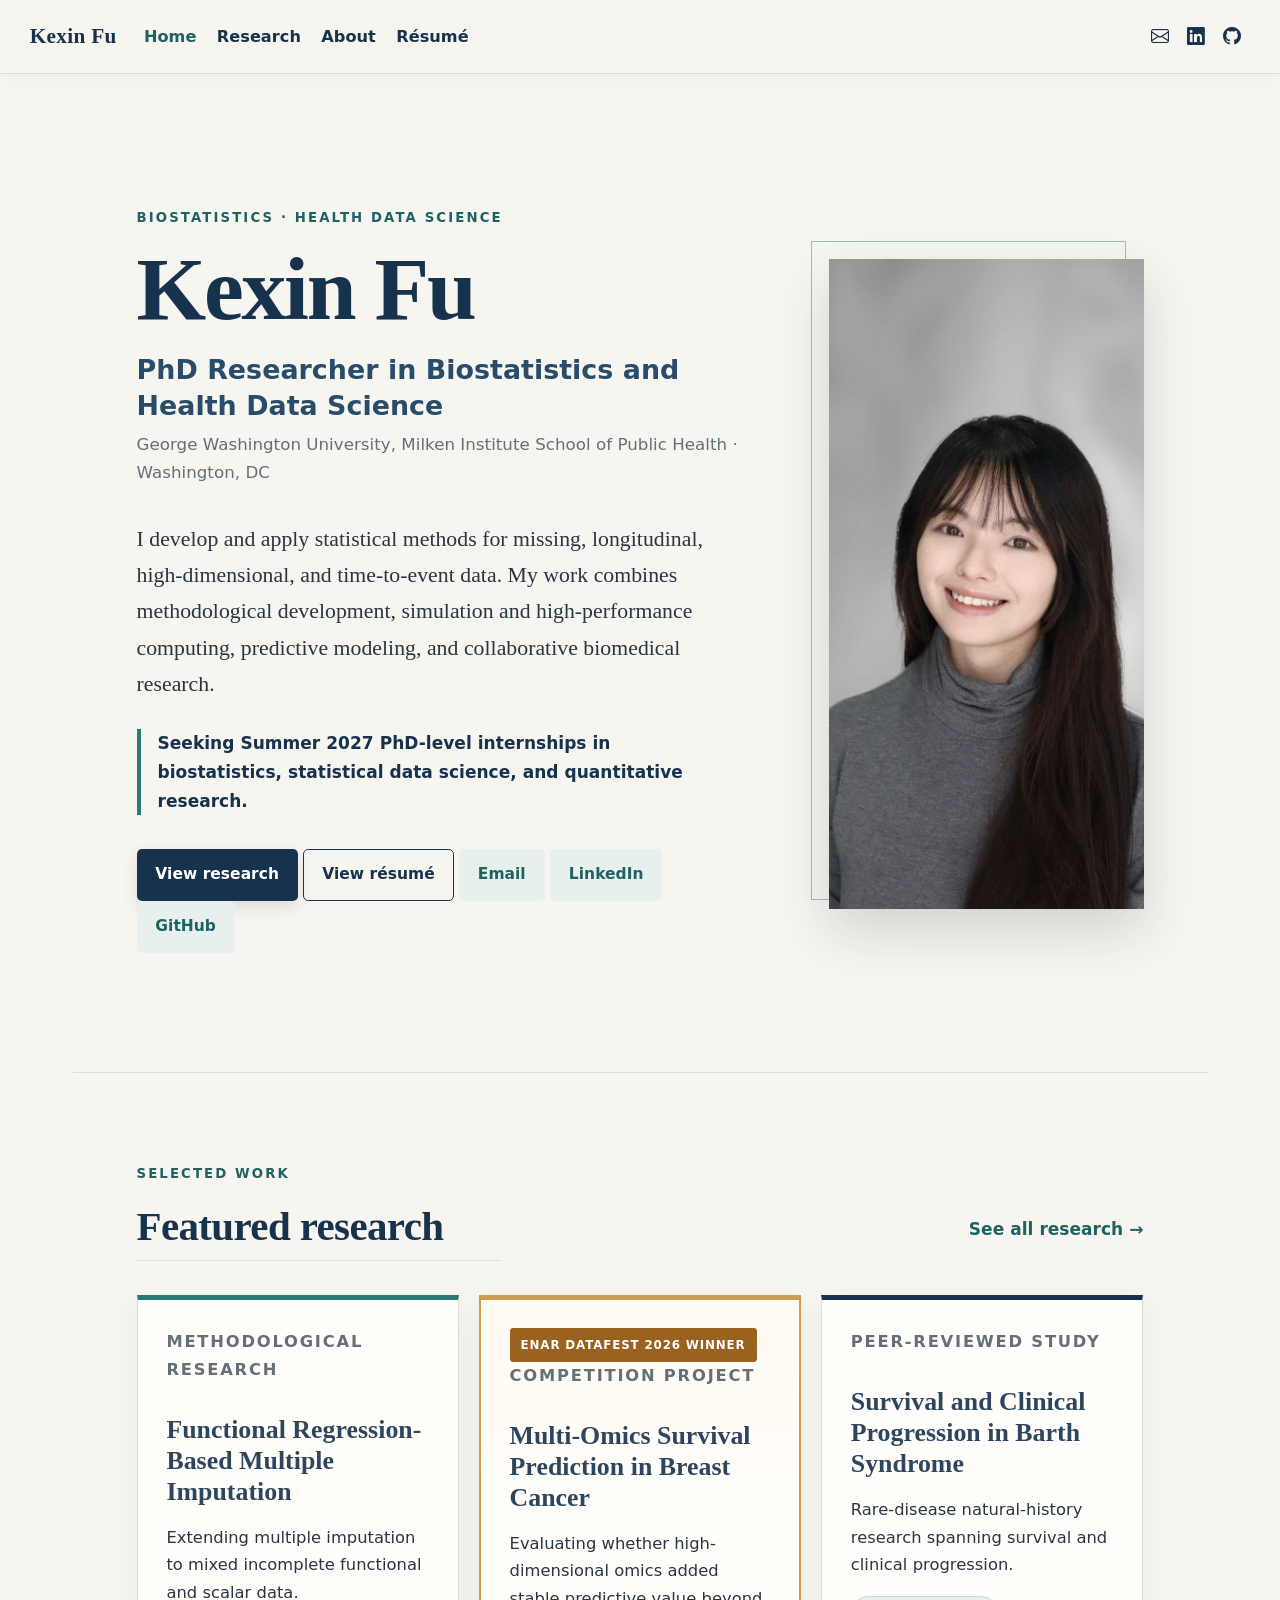
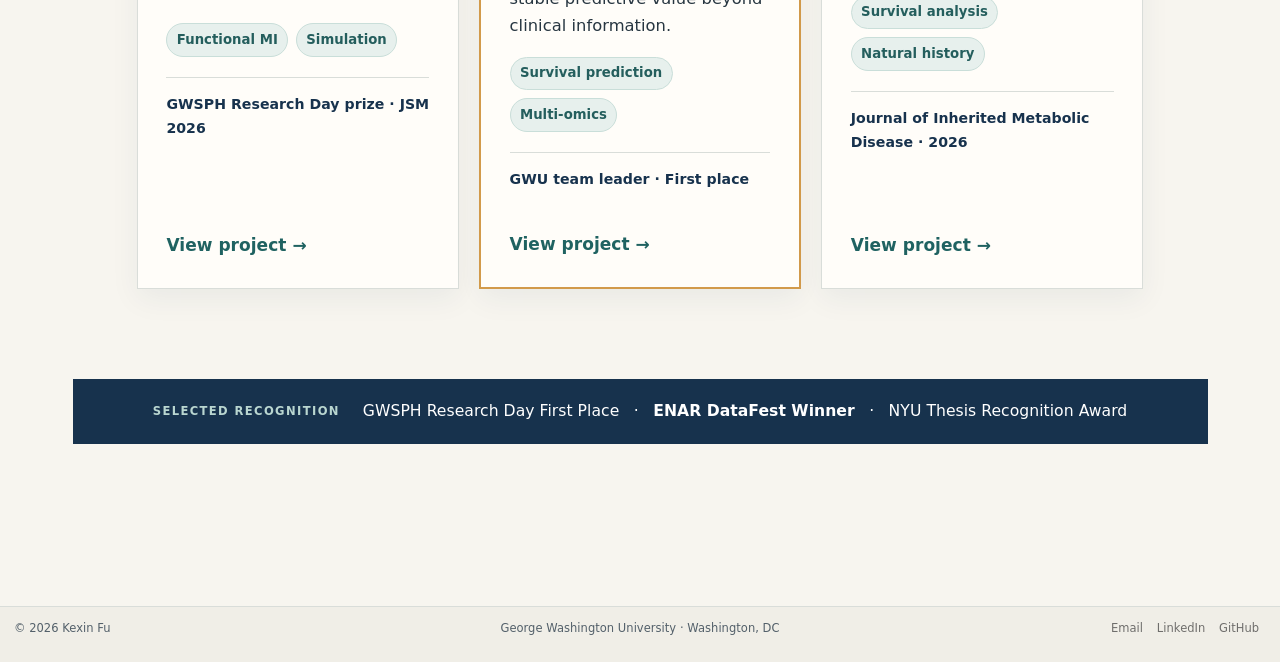
==== index.html @ 2bdc1e64 "Built site for gh-pages" ====
<!DOCTYPE html>
<html xmlns="http://www.w3.org/1999/xhtml" lang="en" xml:lang="en"><head>

<meta charset="utf-8">
<meta name="generator" content="quarto-1.10.18">

<meta name="viewport" content="width=device-width, initial-scale=1.0, user-scalable=yes">

<meta name="description" content="PhD researcher developing statistical methods for missing, longitudinal, high-dimensional, and time-to-event data.">

<title>Kexin Fu</title>
<style>
/* Default styles provided by pandoc.
** See https://pandoc.org/MANUAL.html#variables-for-html for config info.
*/
span.smallcaps{font-variant: small-caps;}
div.columns{display: flex; gap: 1.5em;}
div.column{flex: auto;}
@media screen {
div.columns{gap: min(4vw, 1.5em);}
div.column{overflow-x: auto;}
}
div.hanging-indent{margin-left: 1.5em; text-indent: -1.5em;}
ul.task-list{list-style: none;}
ul.task-list li input[type="checkbox"] {
  width: 0.8em;
  margin: 0 0.8em 0.2em -1em; /* quarto-specific, see https://github.com/quarto-dev/quarto-cli/issues/4556 */ 
  vertical-align: middle;
}
</style>


<script src="site_libs/quarto-nav/quarto-nav.js"></script>
<link href="./assets/img/headshot-source.jpeg" rel="icon" type="image/jpeg">
<script src="site_libs/clipboard/clipboard.min.js"></script>
<script src="site_libs/quarto-html/quarto.js" type="module"></script>
<script src="site_libs/quarto-html/tabsets/tabsets.js" type="module"></script>
<script src="site_libs/quarto-html/popper.min.js"></script>
<script src="site_libs/quarto-html/tippy.umd.min.js"></script>
<script src="site_libs/quarto-html/anchor.min.js"></script>
<link href="site_libs/quarto-html/tippy.css" rel="stylesheet">
<link href="site_libs/quarto-html/quarto-syntax-highlighting-64a204ab8560d761af7679ceaba22944.css" rel="stylesheet" id="quarto-text-highlighting-styles">
<script src="site_libs/bootstrap/bootstrap.min.js"></script>
<link href="site_libs/bootstrap/bootstrap-icons.css" rel="stylesheet">
<link href="site_libs/bootstrap/bootstrap-3e0d2ae6050db866e975ff27ff063a42.min.css" rel="stylesheet" append-hash="true" id="quarto-bootstrap" data-mode="light">
<script id="quarto-search-options" type="application/json">{
  "language": {
    "search-no-results-text": "No results",
    "search-matching-documents-text": "matching documents",
    "search-copy-link-title": "Copy link to search",
    "search-hide-matches-text": "Hide additional matches",
    "search-more-match-text": "more match in this document",
    "search-more-matches-text": "more matches in this document",
    "search-clear-button-title": "Clear",
    "search-text-placeholder": "",
    "search-detached-cancel-button-title": "Cancel",
    "search-submit-button-title": "Submit",
    "search-label": "Search"
  }
}</script>
<style>html{ scroll-behavior: smooth; }</style>
<meta name="theme-color" content="#17324d">
<meta name="color-scheme" content="light">
<script type="application/ld+json">
{
  "@context": "https://schema.org",
  "@type": "Person",
  "name": "Kexin Fu",
  "jobTitle": "PhD Researcher in Biostatistics and Health Data Science",
  "affiliation": {
    "@type": "CollegeOrUniversity",
    "name": "George Washington University, Milken Institute School of Public Health"
  },
  "address": {
    "@type": "PostalAddress",
    "addressLocality": "Washington",
    "addressRegion": "DC"
  },
  "email": "mailto:kexin.fu@gwu.edu",
  "url": "https://cocofkx.github.io/webpage/",
  "sameAs": [
    "https://www.linkedin.com/in/kexin-fu-5a3354340",
    "https://github.com/cocofkx"
  ]
}
</script>


<meta property="og:title" content="Kexin Fu">
<meta property="og:description" content="PhD researcher developing statistical methods for missing, longitudinal, high-dimensional, and time-to-event data.">
<meta property="og:image" content="https://cocofkx.github.io/webpage/assets/img/social-preview.png">
<meta property="og:site_name" content="Kexin Fu">
<meta property="og:locale" content="en_US">
<meta property="og:image:height" content="909">
<meta property="og:image:width" content="1731">
<meta name="twitter:title" content="Kexin Fu">
<meta name="twitter:description" content="PhD researcher developing statistical methods for missing, longitudinal, high-dimensional, and time-to-event data.">
<meta name="twitter:image" content="https://cocofkx.github.io/webpage/assets/img/social-preview.png">
<meta name="twitter:card" content="summary_large_image">
<meta name="twitter:image-height" content="909">
<meta name="twitter:image-width" content="1731">
</head>

<body class="nav-fixed quarto-light">

<div id="quarto-search-results"></div>
  <header id="quarto-header" class="headroom fixed-top">
    <nav class="navbar navbar-expand-lg " data-bs-theme="dark">
      <div class="navbar-container container-fluid">
      <div class="navbar-brand-container mx-auto">
    <a class="navbar-brand" href="./index.html">
    <span class="navbar-title">Kexin Fu</span>
    </a>
  </div>
          <button class="navbar-toggler" type="button" data-bs-toggle="collapse" data-bs-target="#navbarCollapse" aria-controls="navbarCollapse" role="menu" aria-expanded="false" aria-label="Toggle navigation" onclick="if (window.quartoToggleHeadroom) { window.quartoToggleHeadroom(); }">
  <span class="navbar-toggler-icon"></span>
</button>
          <div class="collapse navbar-collapse" id="navbarCollapse">
            <ul class="navbar-nav navbar-nav-scroll me-auto">
  <li class="nav-item">
    <a class="nav-link active" href="./index.html" aria-current="page"> 
<span class="menu-text">Home</span></a>
  </li>  
  <li class="nav-item">
    <a class="nav-link" href="./research/index.html"> 
<span class="menu-text">Research</span></a>
  </li>  
  <li class="nav-item">
    <a class="nav-link" href="./about.html"> 
<span class="menu-text">About</span></a>
  </li>  
  <li class="nav-item">
    <a class="nav-link" href="./resume.html"> 
<span class="menu-text">Résumé</span></a>
  </li>  
</ul>
            <ul class="navbar-nav navbar-nav-scroll ms-auto">
  <li class="nav-item compact">
    <a class="nav-link" href="mailto:kexin.fu@gwu.edu"> <i class="bi bi-envelope" role="img" aria-label="Email Kexin Fu">
</i> 
<span class="menu-text"></span></a>
  </li>  
  <li class="nav-item compact">
    <a class="nav-link" href="https://www.linkedin.com/in/kexin-fu-5a3354340"> <i class="bi bi-linkedin" role="img" aria-label="Kexin Fu on LinkedIn">
</i> 
<span class="menu-text"></span></a>
  </li>  
  <li class="nav-item compact">
    <a class="nav-link" href="https://github.com/cocofkx"> <i class="bi bi-github" role="img" aria-label="Kexin Fu on GitHub">
</i> 
<span class="menu-text"></span></a>
  </li>  
</ul>
          </div> <!-- /navcollapse -->
            <div class="quarto-navbar-tools">
</div>
      </div> <!-- /container-fluid -->
    </nav>
</header>
<!-- content -->
<div id="quarto-content" class="quarto-container page-columns page-rows-contents page-layout-full page-navbar">
<!-- sidebar -->
<!-- margin-sidebar -->
    
<!-- main -->
<main class="content column-page" id="quarto-document-content">

<header id="title-block-header" class="quarto-title-block default">
<div class="quarto-title">
<h1 class="title">Kexin Fu</h1>
</div>

<div>
  <div class="description">
    PhD researcher developing statistical methods for missing, longitudinal, high-dimensional, and time-to-event data.
  </div>
</div>


<div class="quarto-title-meta column-page">

    
  
    
  </div>
  


</header>


<style>#title-block-header{display:none}</style>
<section class="hero-shell" aria-labelledby="hero-title">
<div class="hero-copy">
<p class="eyebrow">
Biostatistics · Health Data Science
</p>
<h1 id="hero-title">
Kexin Fu
</h1>
<p class="hero-role">
PhD Researcher in Biostatistics and Health Data Science
</p>
<p class="hero-place">
George Washington University, Milken Institute School of Public Health · Washington, DC
</p>
<p class="hero-intro">
I develop and apply statistical methods for missing, longitudinal, high-dimensional, and time-to-event data. My work combines methodological development, simulation and high-performance computing, predictive modeling, and collaborative biomedical research.
</p>
<p class="opportunity-line">
Seeking Summer 2027 PhD-level internships in biostatistics, statistical data science, and quantitative research.
</p>
<div class="button-row" aria-label="Primary links">
<p><a class="button button-primary" href="research/index.html">View research</a> <a class="button button-secondary" href="resume.html">View résumé</a> <a class="button button-quiet" href="mailto:kexin.fu@gwu.edu">Email</a> <a class="button button-quiet" href="https://www.linkedin.com/in/kexin-fu-5a3354340">LinkedIn</a> <a class="button button-quiet" href="https://github.com/cocofkx">GitHub</a></p>
</div>
</div>
<figure class="hero-portrait figure">
<img src="assets/img/headshot-source.jpeg" alt="Professional headshot of Kexin Fu" width="520" height="650" class="figure-img">
</figure>
</section>
<section class="section-shell featured-section" aria-labelledby="featured-title">
<div class="section-heading-row">
<div>
<p class="eyebrow">
Selected work
</p>
<h2 id="featured-title" class="anchored">
Featured research
</h2>
</div>
<p><a class="text-link" href="research/index.html">See all research <span aria-hidden="true">→</span></a></p>
</div>
<div class="project-grid project-grid-three">
<article class="project-card accent-teal">
<p class="card-kicker">
Methodological research
</p>
<h3 class="anchored">
Functional Regression-Based Multiple Imputation
</h3>
<p>
Extending multiple imputation to mixed incomplete functional and scalar data.
</p>
<div class="method-row">
<span>Functional MI</span><span>Simulation</span>
</div>
<p class="evidence-line">
GWSPH Research Day prize · JSM 2026
</p>
<a class="card-link" href="research/missing-data.html">View project <span aria-hidden="true">→</span></a>
</article>
<article class="project-card featured-award">
<div class="award-badge">
ENAR DataFest 2026 Winner
</div>
<p class="card-kicker">
Competition project
</p>
<h3 class="anchored">
Multi-Omics Survival Prediction in Breast Cancer
</h3>
<p>
Evaluating whether high-dimensional omics added stable predictive value beyond clinical information.
</p>
<div class="method-row">
<span>Survival prediction</span><span>Multi-omics</span>
</div>
<p class="evidence-line">
GWU team leader · First place
</p>
<a class="card-link" href="research/datafest-multiomics.html">View project <span aria-hidden="true">→</span></a>
</article>
<article class="project-card accent-navy">
<p class="card-kicker">
Peer-reviewed study
</p>
<h3 class="anchored">
Survival and Clinical Progression in Barth Syndrome
</h3>
<p>
Rare-disease natural-history research spanning survival and clinical progression.
</p>
<div class="method-row">
<span>Survival analysis</span><span>Natural history</span>
</div>
<p class="evidence-line">
Journal of Inherited Metabolic Disease · 2026
</p>
<a class="card-link" href="research/barth-syndrome.html">View project <span aria-hidden="true">→</span></a>
</article>
</div>
</section>
<section class="recognition-band" aria-label="Selected recognition">
<span class="recognition-label">Selected recognition</span> <span>GWSPH Research Day First Place</span> <span aria-hidden="true">·</span> <strong>ENAR DataFest Winner</strong> <span aria-hidden="true">·</span> <span>NYU Thesis Recognition Award</span>
</section>



</main> <!-- /main -->
<script id="quarto-html-after-body" type="application/javascript">
  window.document.addEventListener("DOMContentLoaded", function (event) {
    const icon = "";
    const anchorJS = new window.AnchorJS();
    anchorJS.options = {
      placement: 'right',
      icon: icon
    };
    anchorJS.add('.anchored');
    const isCodeAnnotation = (el) => {
      for (const clz of el.classList) {
        if (clz.startsWith('code-annotation-')) {                     
          return true;
        }
      }
      return false;
    }
    const onCopySuccess = function(e) {
      // button target
      const button = e.trigger;
      // don't keep focus
      button.blur();
      // flash "checked"
      button.classList.add('code-copy-button-checked');
      var currentTitle = button.getAttribute("title");
      button.setAttribute("title", "Copied!");
      let tooltip;
      if (window.bootstrap) {
        button.setAttribute("data-bs-toggle", "tooltip");
        button.setAttribute("data-bs-placement", "left");
        button.setAttribute("data-bs-title", "Copied!");
        tooltip = new bootstrap.Tooltip(button, 
          { trigger: "manual", 
            customClass: "code-copy-button-tooltip",
            offset: [0, -8]});
        tooltip.show();    
      }
      setTimeout(function() {
        if (tooltip) {
          tooltip.hide();
          button.removeAttribute("data-bs-title");
          button.removeAttribute("data-bs-toggle");
          button.removeAttribute("data-bs-placement");
        }
        button.setAttribute("title", currentTitle);
        button.classList.remove('code-copy-button-checked');
      }, 1000);
      // clear code selection
      e.clearSelection();
    }
    const getTextToCopy = function(trigger) {
      const outerScaffold = trigger.parentElement.cloneNode(true);
      const codeEl = outerScaffold.querySelector('code');
      for (const childEl of codeEl.children) {
        if (isCodeAnnotation(childEl)) {
          childEl.remove();
        }
      }
      return codeEl.innerText;
    }
    const clipboard = new window.ClipboardJS('.code-copy-button:not([data-in-quarto-modal])', {
      text: getTextToCopy
    });
    clipboard.on('success', onCopySuccess);
    if (window.document.getElementById('quarto-embedded-source-code-modal')) {
      const clipboardModal = new window.ClipboardJS('.code-copy-button[data-in-quarto-modal]', {
        text: getTextToCopy,
        container: window.document.getElementById('quarto-embedded-source-code-modal')
      });
      clipboardModal.on('success', onCopySuccess);
    }
      var localhostRegex = new RegExp(/^(?:http|https):\/\/localhost\:?[0-9]*\//);
      var mailtoRegex = new RegExp(/^mailto:/);
        var filterRegex = new RegExp("https:\/\/cocofkx\.github\.io\/webpage\/");
      var isInternal = (href) => {
          return filterRegex.test(href) || localhostRegex.test(href) || mailtoRegex.test(href);
      }
      // Inspect non-navigation links and adorn them if external
     var links = window.document.querySelectorAll('a[href]:not(.nav-link):not(.navbar-brand):not(.toc-action):not(.sidebar-link):not(.sidebar-item-toggle):not(.pagination-link):not(.no-external):not([aria-hidden]):not(.dropdown-item):not(.quarto-navigation-tool):not(.about-link)');
      for (var i=0; i<links.length; i++) {
        const link = links[i];
        if (!isInternal(link.href)) {
          // undo the damage that might have been done by quarto-nav.js in the case of
          // links that we want to consider external
          if (link.dataset.originalHref !== undefined) {
            link.href = link.dataset.originalHref;
          }
            // target, if specified
            link.setAttribute("target", "_blank");
            if (link.getAttribute("rel") === null) {
              link.setAttribute("rel", "noopener");
            }
        }
      }
    function tippyHover(el, contentFn, onTriggerFn, onUntriggerFn) {
      const config = {
        allowHTML: true,
        maxWidth: 500,
        delay: 100,
        arrow: false,
        appendTo: function(el) {
            return el.parentElement;
        },
        interactive: true,
        interactiveBorder: 10,
        theme: 'quarto',
        placement: 'bottom-start',
      };
      if (contentFn) {
        config.content = contentFn;
      }
      if (onTriggerFn) {
        config.onTrigger = onTriggerFn;
      }
      if (onUntriggerFn) {
        config.onUntrigger = onUntriggerFn;
      }
      window.tippy(el, config); 
    }
    const noterefs = window.document.querySelectorAll('a[role="doc-noteref"]');
    for (var i=0; i<noterefs.length; i++) {
      const ref = noterefs[i];
      tippyHover(ref, function() {
        // use id or data attribute instead here
        let href = ref.getAttribute('data-footnote-href') || ref.getAttribute('href');
        try { href = new URL(href).hash; } catch {}
        const id = href.replace(/^#\/?/, "");
        const note = window.document.getElementById(id);
        if (note) {
          return note.innerHTML;
        } else {
          return "";
        }
      });
    }
    const xrefs = window.document.querySelectorAll('a.quarto-xref');
    const processXRef = (id, note) => {
      // Strip column container classes
      const stripColumnClz = (el) => {
        el.classList.remove("page-full", "page-columns");
        if (el.children) {
          for (const child of el.children) {
            stripColumnClz(child);
          }
        }
      }
      stripColumnClz(note)
      if (id === null || id.startsWith('sec-')) {
        // Special case sections, only their first couple elements
        const container = document.createElement("div");
        if (note.children && note.children.length > 2) {
          container.appendChild(note.children[0].cloneNode(true));
          for (let i = 1; i < note.children.length; i++) {
            const child = note.children[i];
            if (child.tagName === "P" && child.innerText === "") {
              continue;
            } else {
              container.appendChild(child.cloneNode(true));
              break;
            }
          }
          if (window.Quarto?.typesetMath) {
            window.Quarto.typesetMath(container);
          }
          return container.innerHTML
        } else {
          if (window.Quarto?.typesetMath) {
            window.Quarto.typesetMath(note);
          }
          return note.innerHTML;
        }
      } else {
        // Remove any anchor links if they are present
        const anchorLink = note.querySelector('a.anchorjs-link');
        if (anchorLink) {
          anchorLink.remove();
        }
        if (window.Quarto?.typesetMath) {
          window.Quarto.typesetMath(note);
        }
        if (note.classList.contains("callout")) {
          return note.outerHTML;
        } else {
          return note.innerHTML;
        }
      }
    }
    for (var i=0; i<xrefs.length; i++) {
      const xref = xrefs[i];
      tippyHover(xref, undefined, function(instance) {
        instance.disable();
        let url = xref.getAttribute('href');
        let hash = undefined; 
        if (url.startsWith('#')) {
          hash = url;
        } else {
          try { hash = new URL(url).hash; } catch {}
        }
        if (hash) {
          const id = hash.replace(/^#\/?/, "");
          const note = window.document.getElementById(id);
          if (note !== null) {
            try {
              const html = processXRef(id, note.cloneNode(true));
              instance.setContent(html);
            } finally {
              instance.enable();
              instance.show();
            }
          } else {
            // See if we can fetch this
            fetch(url.split('#')[0])
            .then(res => res.text())
            .then(html => {
              const parser = new DOMParser();
              const htmlDoc = parser.parseFromString(html, "text/html");
              const note = htmlDoc.getElementById(id);
              if (note !== null) {
                const html = processXRef(id, note);
                instance.setContent(html);
              } 
            }).finally(() => {
              instance.enable();
              instance.show();
            });
          }
        } else {
          // See if we can fetch a full url (with no hash to target)
          // This is a special case and we should probably do some content thinning / targeting
          fetch(url)
          .then(res => res.text())
          .then(html => {
            const parser = new DOMParser();
            const htmlDoc = parser.parseFromString(html, "text/html");
            const note = htmlDoc.querySelector('main.content');
            if (note !== null) {
              // This should only happen for chapter cross references
              // (since there is no id in the URL)
              // remove the first header
              if (note.children.length > 0 && note.children[0].tagName === "HEADER") {
                note.children[0].remove();
              }
              const html = processXRef(null, note);
              instance.setContent(html);
            } 
          }).finally(() => {
            instance.enable();
            instance.show();
          });
        }
      }, function(instance) {
      });
    }
        let selectedAnnoteEl;
        const selectorForAnnotation = ( cell, annotation) => {
          let cellAttr = 'data-code-cell="' + cell + '"';
          let lineAttr = 'data-code-annotation="' +  annotation + '"';
          const selector = 'span[' + cellAttr + '][' + lineAttr + ']';
          return selector;
        }
        const selectCodeLines = (annoteEl) => {
          const doc = window.document;
          const targetCell = annoteEl.getAttribute("data-target-cell");
          const targetAnnotation = annoteEl.getAttribute("data-target-annotation");
          const annoteSpan = window.document.querySelector(selectorForAnnotation(targetCell, targetAnnotation));
          const lines = annoteSpan.getAttribute("data-code-lines").split(",");
          const lineIds = lines.map((line) => {
            return targetCell + "-" + line;
          })
          let top = null;
          let height = null;
          let parent = null;
          if (lineIds.length > 0) {
              //compute the position of the single el (top and bottom and make a div)
              const el = window.document.getElementById(lineIds[0]);
              top = el.offsetTop;
              height = el.offsetHeight;
              parent = el.parentElement.parentElement;
            if (lineIds.length > 1) {
              const lastEl = window.document.getElementById(lineIds[lineIds.length - 1]);
              const bottom = lastEl.offsetTop + lastEl.offsetHeight;
              height = bottom - top;
            }
            if (top !== null && height !== null && parent !== null) {
              // cook up a div (if necessary) and position it 
              let div = window.document.getElementById("code-annotation-line-highlight");
              if (div === null) {
                div = window.document.createElement("div");
                div.setAttribute("id", "code-annotation-line-highlight");
                div.style.position = 'absolute';
                parent.appendChild(div);
              }
              div.style.top = top - 2 + "px";
              div.style.height = height + 4 + "px";
              div.style.left = 0;
              let gutterDiv = window.document.getElementById("code-annotation-line-highlight-gutter");
              if (gutterDiv === null) {
                gutterDiv = window.document.createElement("div");
                gutterDiv.setAttribute("id", "code-annotation-line-highlight-gutter");
                gutterDiv.style.position = 'absolute';
                const codeCell = window.document.getElementById(targetCell);
                const gutter = codeCell.querySelector('.code-annotation-gutter');
                gutter.appendChild(gutterDiv);
              }
              gutterDiv.style.top = top - 2 + "px";
              gutterDiv.style.height = height + 4 + "px";
            }
            selectedAnnoteEl = annoteEl;
          }
        };
        const unselectCodeLines = () => {
          const elementsIds = ["code-annotation-line-highlight", "code-annotation-line-highlight-gutter"];
          elementsIds.forEach((elId) => {
            const div = window.document.getElementById(elId);
            if (div) {
              div.remove();
            }
          });
          selectedAnnoteEl = undefined;
        };
          // Handle positioning of the toggle
      window.addEventListener(
        "resize",
        throttle(() => {
          elRect = undefined;
          if (selectedAnnoteEl) {
            selectCodeLines(selectedAnnoteEl);
          }
        }, 10)
      );
      function throttle(fn, ms) {
      let throttle = false;
      let timer;
        return (...args) => {
          if(!throttle) { // first call gets through
              fn.apply(this, args);
              throttle = true;
          } else { // all the others get throttled
              if(timer) clearTimeout(timer); // cancel #2
              timer = setTimeout(() => {
                fn.apply(this, args);
                timer = throttle = false;
              }, ms);
          }
        };
      }
        // Attach click handler to the DT
        const annoteDls = window.document.querySelectorAll('dt[data-target-cell]');
        for (const annoteDlNode of annoteDls) {
          annoteDlNode.addEventListener('click', (event) => {
            const clickedEl = event.target;
            if (clickedEl !== selectedAnnoteEl) {
              unselectCodeLines();
              const activeEl = window.document.querySelector('dt[data-target-cell].code-annotation-active');
              if (activeEl) {
                activeEl.classList.remove('code-annotation-active');
              }
              selectCodeLines(clickedEl);
              clickedEl.classList.add('code-annotation-active');
            } else {
              // Unselect the line
              unselectCodeLines();
              clickedEl.classList.remove('code-annotation-active');
            }
          });
        }
    const findCites = (el) => {
      const parentEl = el.parentElement;
      if (parentEl) {
        const cites = parentEl.dataset.cites;
        if (cites) {
          return {
            el,
            cites: cites.split(' ')
          };
        } else {
          return findCites(el.parentElement)
        }
      } else {
        return undefined;
      }
    };
    var bibliorefs = window.document.querySelectorAll('a[role="doc-biblioref"]');
    for (var i=0; i<bibliorefs.length; i++) {
      const ref = bibliorefs[i];
      const citeInfo = findCites(ref);
      if (citeInfo) {
        tippyHover(citeInfo.el, function() {
          var popup = window.document.createElement('div');
          citeInfo.cites.forEach(function(cite) {
            var citeDiv = window.document.createElement('div');
            citeDiv.classList.add('hanging-indent');
            citeDiv.classList.add('csl-entry');
            var biblioDiv = window.document.getElementById('ref-' + cite);
            if (biblioDiv) {
              citeDiv.innerHTML = biblioDiv.innerHTML;
            }
            popup.appendChild(citeDiv);
          });
          return popup.innerHTML;
        });
      }
    }
  });
  </script>
</div> <!-- /content -->
<footer class="footer">
  <div class="nav-footer">
    <div class="nav-footer-left">
<p>© 2026 Kexin Fu</p>
</div>   
    <div class="nav-footer-center">
<p>George Washington University · Washington, DC</p>
</div>
    <div class="nav-footer-right">
      <ul class="footer-items list-unstyled">
    <li class="nav-item">
    <a class="nav-link" href="mailto:kexin.fu@gwu.edu">
<p>Email</p>
</a>
  </li>  
    <li class="nav-item">
    <a class="nav-link" href="https://www.linkedin.com/in/kexin-fu-5a3354340">
<p>LinkedIn</p>
</a>
  </li>  
    <li class="nav-item">
    <a class="nav-link" href="https://github.com/cocofkx">
<p>GitHub</p>
</a>
  </li>  
</ul>
    </div>
  </div>
</footer>




<script src="site_libs/quarto-html/zenscroll-min.js"></script>
</body></html>
---- site_libs/quarto-html/tippy.css ----
.tippy-box[data-animation=fade][data-state=hidden]{opacity:0}[data-tippy-root]{max-width:calc(100vw - 10px)}.tippy-box{position:relative;background-color:#333;color:#fff;border-radius:4px;font-size:14px;line-height:1.4;white-space:normal;outline:0;transition-property:transform,visibility,opacity}.tippy-box[data-placement^=top]>.tippy-arrow{bottom:0}.tippy-box[data-placement^=top]>.tippy-arrow:before{bottom:-7px;left:0;border-width:8px 8px 0;border-top-color:initial;transform-origin:center top}.tippy-box[data-placement^=bottom]>.tippy-arrow{top:0}.tippy-box[data-placement^=bottom]>.tippy-arrow:before{top:-7px;left:0;border-width:0 8px 8px;border-bottom-color:initial;transform-origin:center bottom}.tippy-box[data-placement^=left]>.tippy-arrow{right:0}.tippy-box[data-placement^=left]>.tippy-arrow:before{border-width:8px 0 8px 8px;border-left-color:initial;right:-7px;transform-origin:center left}.tippy-box[data-placement^=right]>.tippy-arrow{left:0}.tippy-box[data-placement^=right]>.tippy-arrow:before{left:-7px;border-width:8px 8px 8px 0;border-right-color:initial;transform-origin:center right}.tippy-box[data-inertia][data-state=visible]{transition-timing-function:cubic-bezier(.54,1.5,.38,1.11)}.tippy-arrow{width:16px;height:16px;color:#333}.tippy-arrow:before{content:"";position:absolute;border-color:transparent;border-style:solid}.tippy-content{position:relative;padding:5px 9px;z-index:1}
---- site_libs/quarto-html/quarto-syntax-highlighting-64a204ab8560d761af7679ceaba22944.css ----
/* quarto syntax highlight colors */
:root {
  --quarto-hl-ot-color: #003B4F;
  --quarto-hl-at-color: #657422;
  --quarto-hl-ss-color: #20794D;
  --quarto-hl-an-color: #5E5E5E;
  --quarto-hl-fu-color: #4758AB;
  --quarto-hl-st-color: #20794D;
  --quarto-hl-cf-color: #003B4F;
  --quarto-hl-op-color: #5E5E5E;
  --quarto-hl-er-color: #AD0000;
  --quarto-hl-bn-color: #AD0000;
  --quarto-hl-al-color: #AD0000;
  --quarto-hl-va-color: #111111;
  --quarto-hl-bu-color: inherit;
  --quarto-hl-ex-color: inherit;
  --quarto-hl-pp-color: #AD0000;
  --quarto-hl-in-color: #5E5E5E;
  --quarto-hl-vs-color: #20794D;
  --quarto-hl-wa-color: #5E5E5E;
  --quarto-hl-do-color: #5E5E5E;
  --quarto-hl-im-color: #00769E;
  --quarto-hl-ch-color: #20794D;
  --quarto-hl-dt-color: #AD0000;
  --quarto-hl-fl-color: #AD0000;
  --quarto-hl-co-color: #5E5E5E;
  --quarto-hl-cv-color: #5E5E5E;
  --quarto-hl-cn-color: #8f5902;
  --quarto-hl-sc-color: #5E5E5E;
  --quarto-hl-dv-color: #AD0000;
  --quarto-hl-kw-color: #003B4F;
}

/* other quarto variables */
:root {
  --quarto-font-monospace: SFMono-Regular, Menlo, Monaco, Consolas, "Liberation Mono", "Courier New", monospace;
}

/* syntax highlight based on Pandoc's rules */
pre > code.sourceCode > span {
  color: #003B4F;
}

code.sourceCode > span {
  color: #003B4F;
}

div.sourceCode,
div.sourceCode pre.sourceCode {
  color: #003B4F;
}

/* Normal */
code span {
  color: #003B4F;
}

/* Alert */
code span.al {
  color: #AD0000;
  font-style: inherit;
}

/* Annotation */
code span.an {
  color: #5E5E5E;
  font-style: inherit;
}

/* Attribute */
code span.at {
  color: #657422;
  font-style: inherit;
}

/* BaseN */
code span.bn {
  color: #AD0000;
  font-style: inherit;
}

/* BuiltIn */
code span.bu {
  font-style: inherit;
}

/* ControlFlow */
code span.cf {
  color: #003B4F;
  font-weight: bold;
  font-style: inherit;
}

/* Char */
code span.ch {
  color: #20794D;
  font-style: inherit;
}

/* Constant */
code span.cn {
  color: #8f5902;
  font-style: inherit;
}

/* Comment */
code span.co {
  color: #5E5E5E;
  font-style: inherit;
}

/* CommentVar */
code span.cv {
  color: #5E5E5E;
  font-style: italic;
}

/* Documentation */
code span.do {
  color: #5E5E5E;
  font-style: italic;
}

/* DataType */
code span.dt {
  color: #AD0000;
  font-style: inherit;
}

/* DecVal */
code span.dv {
  color: #AD0000;
  font-style: inherit;
}

/* Error */
code span.er {
  color: #AD0000;
  font-style: inherit;
}

/* Extension */
code span.ex {
  font-style: inherit;
}

/* Float */
code span.fl {
  color: #AD0000;
  font-style: inherit;
}

/* Function */
code span.fu {
  color: #4758AB;
  font-style: inherit;
}

/* Import */
code span.im {
  color: #00769E;
  font-style: inherit;
}

/* Information */
code span.in {
  color: #5E5E5E;
  font-style: inherit;
}

/* Keyword */
code span.kw {
  color: #003B4F;
  font-weight: bold;
  font-style: inherit;
}

/* Operator */
code span.op {
  color: #5E5E5E;
  font-style: inherit;
}

/* Other */
code span.ot {
  color: #003B4F;
  font-style: inherit;
}

/* Preprocessor */
code span.pp {
  color: #AD0000;
  font-style: inherit;
}

/* SpecialChar */
code span.sc {
  color: #5E5E5E;
  font-style: inherit;
}

/* SpecialString */
code span.ss {
  color: #20794D;
  font-style: inherit;
}

/* String */
code span.st {
  color: #20794D;
  font-style: inherit;
}

/* Variable */
code span.va {
  color: #111111;
  font-style: inherit;
}

/* VerbatimString */
code span.vs {
  color: #20794D;
  font-style: inherit;
}

/* Warning */
code span.wa {
  color: #5E5E5E;
  font-style: italic;
}

.prevent-inlining {
  content: "</";
}

/*# sourceMappingURL=9d8d5bb603a83b8298b89080a598c93b.css.map */
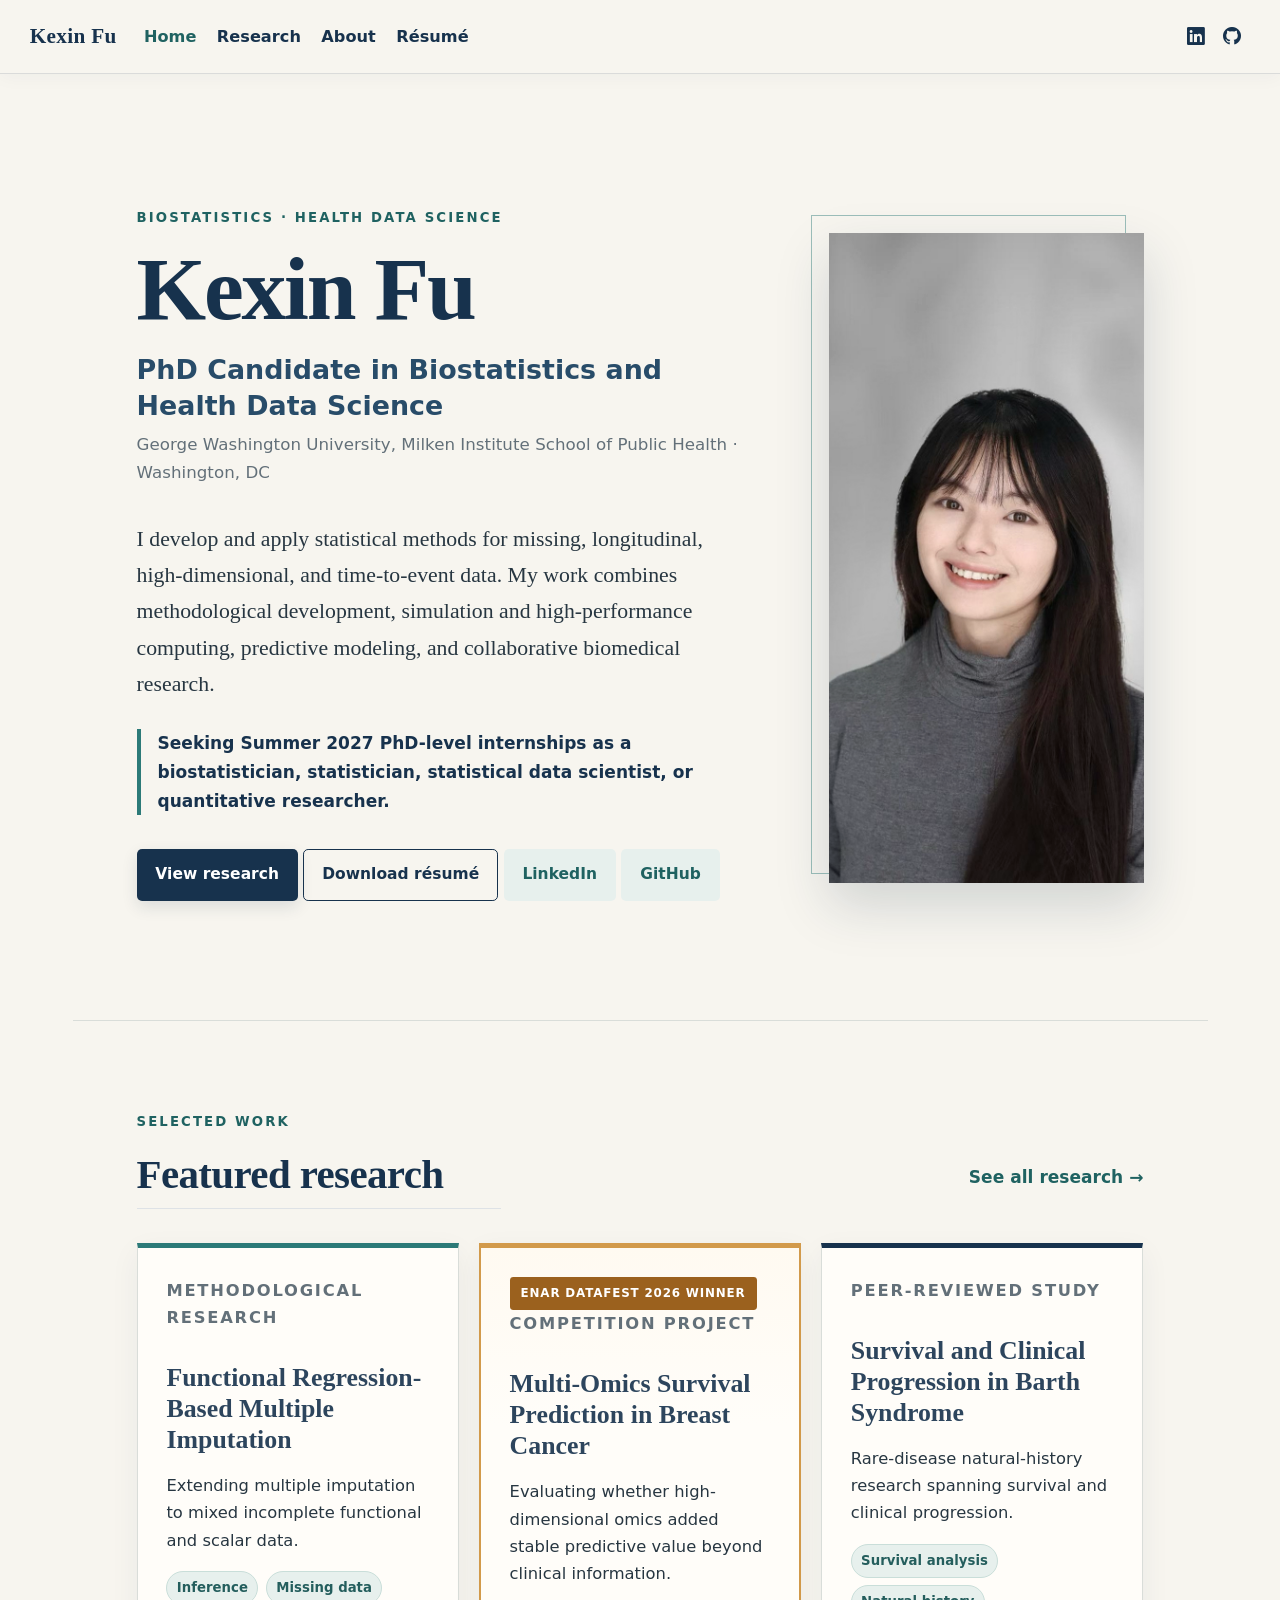
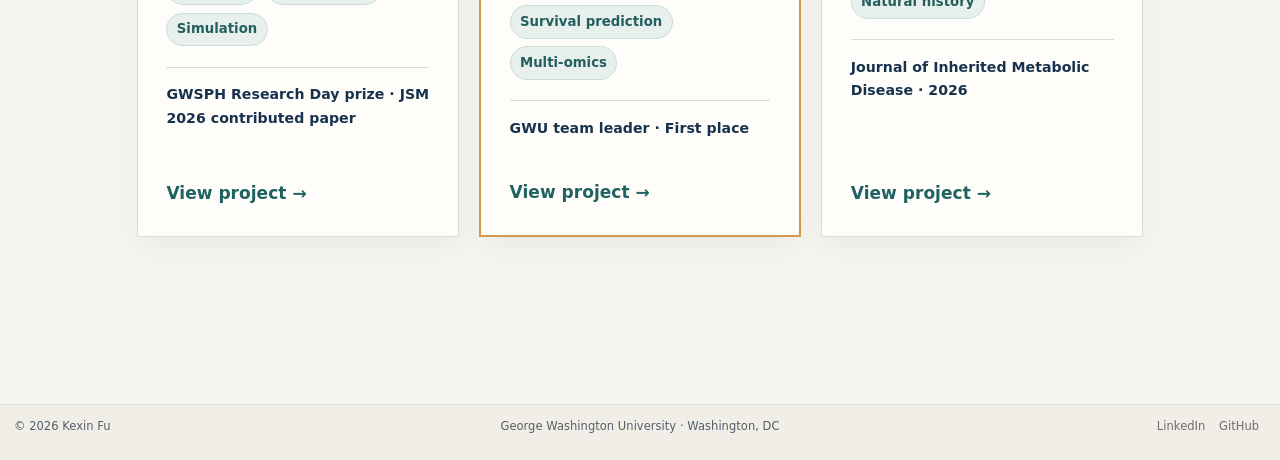
==== commit d9f7a724: "Built site for gh-pages" ====
--- a/index.html
+++ b/index.html
@@ -6,7 +6,7 @@
 
 <meta name="viewport" content="width=device-width, initial-scale=1.0, user-scalable=yes">
 
-<meta name="description" content="PhD researcher developing statistical methods for missing, longitudinal, high-dimensional, and time-to-event data.">
+<meta name="description" content="PhD candidate developing statistical methods for missing, longitudinal, high-dimensional, and time-to-event data.">
 
 <title>Kexin Fu</title>
 <style>
@@ -42,7 +42,7 @@
 <link href="site_libs/quarto-html/quarto-syntax-highlighting-64a204ab8560d761af7679ceaba22944.css" rel="stylesheet" id="quarto-text-highlighting-styles">
 <script src="site_libs/bootstrap/bootstrap.min.js"></script>
 <link href="site_libs/bootstrap/bootstrap-icons.css" rel="stylesheet">
-<link href="site_libs/bootstrap/bootstrap-3e0d2ae6050db866e975ff27ff063a42.min.css" rel="stylesheet" append-hash="true" id="quarto-bootstrap" data-mode="light">
+<link href="site_libs/bootstrap/bootstrap-7e6da242ec701f37dcb3b1d9d5539da2.min.css" rel="stylesheet" append-hash="true" id="quarto-bootstrap" data-mode="light">
 <script id="quarto-search-options" type="application/json">{
   "language": {
     "search-no-results-text": "No results",
@@ -87,14 +87,14 @@
 
 
 <meta property="og:title" content="Kexin Fu">
-<meta property="og:description" content="PhD researcher developing statistical methods for missing, longitudinal, high-dimensional, and time-to-event data.">
+<meta property="og:description" content="PhD candidate developing statistical methods for missing, longitudinal, high-dimensional, and time-to-event data.">
 <meta property="og:image" content="https://cocofkx.github.io/webpage/assets/img/social-preview.png">
 <meta property="og:site_name" content="Kexin Fu">
 <meta property="og:locale" content="en_US">
 <meta property="og:image:height" content="909">
 <meta property="og:image:width" content="1731">
 <meta name="twitter:title" content="Kexin Fu">
-<meta name="twitter:description" content="PhD researcher developing statistical methods for missing, longitudinal, high-dimensional, and time-to-event data.">
+<meta name="twitter:description" content="PhD candidate developing statistical methods for missing, longitudinal, high-dimensional, and time-to-event data.">
 <meta name="twitter:image" content="https://cocofkx.github.io/webpage/assets/img/social-preview.png">
 <meta name="twitter:card" content="summary_large_image">
 <meta name="twitter:image-height" content="909">
@@ -136,11 +136,6 @@
 </ul>
             <ul class="navbar-nav navbar-nav-scroll ms-auto">
   <li class="nav-item compact">
-    <a class="nav-link" href="mailto:kexin.fu@gwu.edu"> <i class="bi bi-envelope" role="img" aria-label="Email Kexin Fu">
-</i> 
-<span class="menu-text"></span></a>
-  </li>  
-  <li class="nav-item compact">
     <a class="nav-link" href="https://www.linkedin.com/in/kexin-fu-5a3354340"> <i class="bi bi-linkedin" role="img" aria-label="Kexin Fu on LinkedIn">
 </i> 
 <span class="menu-text"></span></a>
@@ -172,7 +167,7 @@
 
 <div>
   <div class="description">
-    PhD researcher developing statistical methods for missing, longitudinal, high-dimensional, and time-to-event data.
+    PhD candidate developing statistical methods for missing, longitudinal, high-dimensional, and time-to-event data.
   </div>
 </div>
 
@@ -199,7 +194,7 @@
 Kexin Fu
 </h1>
 <p class="hero-role">
-PhD Researcher in Biostatistics and Health Data Science
+PhD Candidate in Biostatistics and Health Data Science
 </p>
 <p class="hero-place">
 George Washington University, Milken Institute School of Public Health · Washington, DC
@@ -208,10 +203,10 @@
 I develop and apply statistical methods for missing, longitudinal, high-dimensional, and time-to-event data. My work combines methodological development, simulation and high-performance computing, predictive modeling, and collaborative biomedical research.
 </p>
 <p class="opportunity-line">
-Seeking Summer 2027 PhD-level internships in biostatistics, statistical data science, and quantitative research.
+Seeking Summer 2027 PhD-level internships as a biostatistician, statistician, statistical data scientist, or quantitative researcher.
 </p>
 <div class="button-row" aria-label="Primary links">
-<p><a class="button button-primary" href="research/index.html">View research</a> <a class="button button-secondary" href="resume.html">View résumé</a> <a class="button button-quiet" href="mailto:kexin.fu@gwu.edu">Email</a> <a class="button button-quiet" href="https://www.linkedin.com/in/kexin-fu-5a3354340">LinkedIn</a> <a class="button button-quiet" href="https://github.com/cocofkx">GitHub</a></p>
+<p><a class="button button-primary" href="research/index.html">View research</a> <a class="button button-secondary" href="resume.html">Download résumé</a> <a class="button button-quiet" href="https://www.linkedin.com/in/kexin-fu-5a3354340">LinkedIn</a> <a class="button button-quiet" href="https://github.com/cocofkx">GitHub</a></p>
 </div>
 </div>
 <figure class="hero-portrait figure">
@@ -242,10 +237,10 @@
 Extending multiple imputation to mixed incomplete functional and scalar data.
 </p>
 <div class="method-row">
-<span>Functional MI</span><span>Simulation</span>
+<span>Inference</span><span>Missing data</span><span>Simulation</span>
 </div>
 <p class="evidence-line">
-GWSPH Research Day prize · JSM 2026
+GWSPH Research Day prize · JSM 2026 contributed paper
 </p>
 <a class="card-link" href="research/missing-data.html">View project <span aria-hidden="true">→</span></a>
 </article>
@@ -289,9 +284,6 @@
 <a class="card-link" href="research/barth-syndrome.html">View project <span aria-hidden="true">→</span></a>
 </article>
 </div>
-</section>
-<section class="recognition-band" aria-label="Selected recognition">
-<span class="recognition-label">Selected recognition</span> <span>GWSPH Research Day First Place</span> <span aria-hidden="true">·</span> <strong>ENAR DataFest Winner</strong> <span aria-hidden="true">·</span> <span>NYU Thesis Recognition Award</span>
 </section>
 
 
@@ -714,11 +706,6 @@
     <div class="nav-footer-right">
       <ul class="footer-items list-unstyled">
     <li class="nav-item">
-    <a class="nav-link" href="mailto:kexin.fu@gwu.edu">
-<p>Email</p>
-</a>
-  </li>  
-    <li class="nav-item">
     <a class="nav-link" href="https://www.linkedin.com/in/kexin-fu-5a3354340">
 <p>LinkedIn</p>
 </a>
